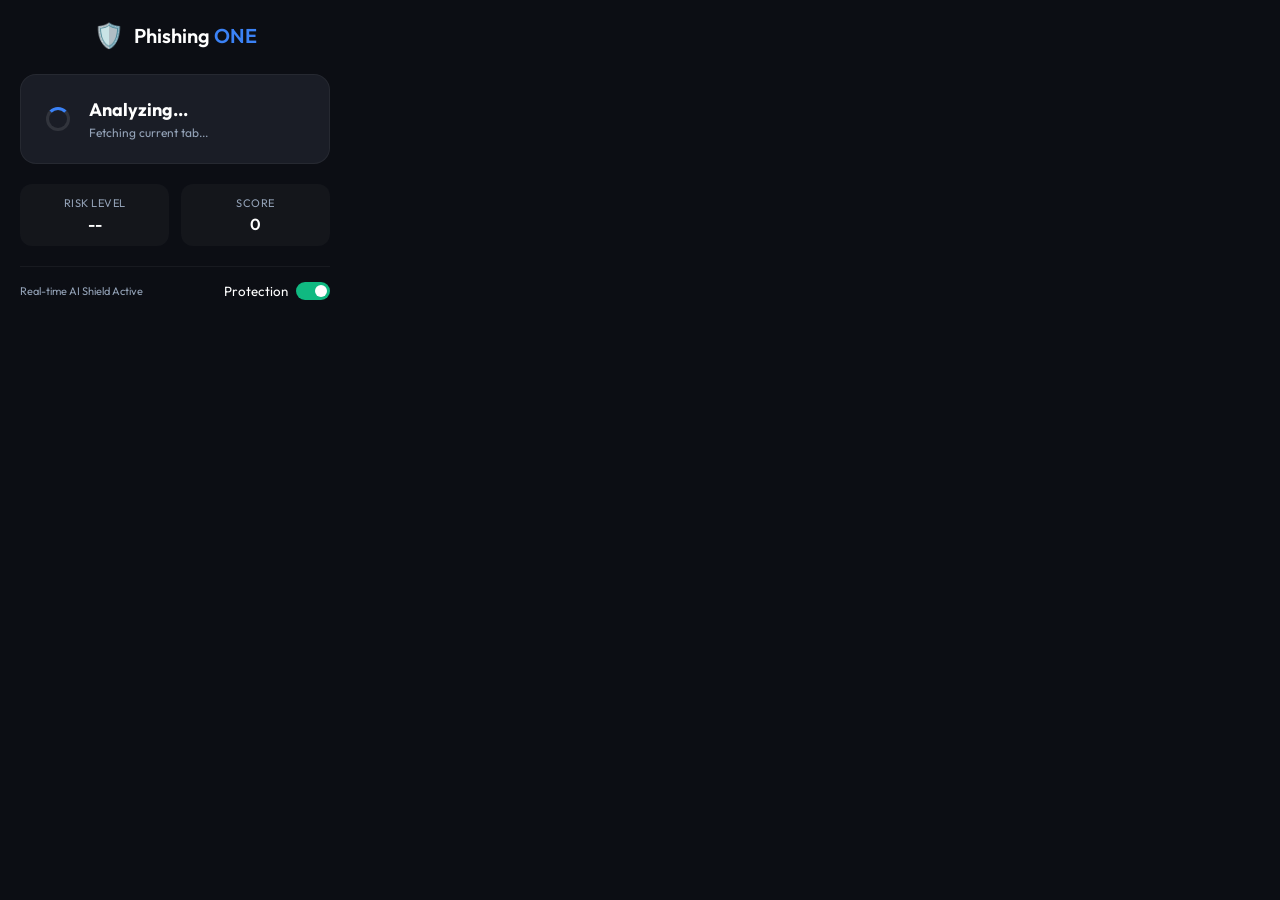
==== extension/popup.html @ 3f806da5 "Initial commit" ====
<!DOCTYPE html>
<html lang="en">
<head>
    <meta charset="UTF-8">
    <meta name="viewport" content="width=device-width, initial-scale=1.0">
    <title>Phishing ONE</title>
    <link rel="stylesheet" href="popup.css">
    <link href="https://fonts.googleapis.com/css2?family=Outfit:wght@300;400;600&display=swap" rel="stylesheet">
</head>
<body>
    <div class="container">
        <header>
            <div class="logo">
                <span class="shield-icon">🛡️</span>
                <h1>Phishing <span class="accent">ONE</span></h1>
            </div>
        </header>
        
        <main>
            <div id="status-card" class="status-card loading">
                <div class="status-icon">
                    <div class="spinner"></div>
                </div>
                <div class="status-info">
                    <h2 id="status-text">Analyzing...</h2>
                    <p id="url-text" class="truncate">Fetching current tab...</p>
                </div>
            </div>

            <div class="stats-grid">
                <div class="stat-item">
                    <span class="stat-label">Risk Level</span>
                    <span id="risk-level" class="stat-value">--</span>
                </div>
                <div class="stat-item">
                    <span class="stat-label">Score</span>
                    <span id="risk-score" class="stat-value">0</span>
                </div>
            </div>

            <div id="reasons-list" class="reasons-container hidden">
                <h3>Detection Details</h3>
                <ul id="reasons-ul">
                    <!-- Reasons will be injected here -->
                </ul>
            </div>
        </main>

        <footer>
            <p>Real-time AI Shield Active</p>
            <div class="toggle-container">
                <small>Protection</small>
                <label class="switch">
                    <input type="checkbox" checked disabled>
                    <span class="slider round"></span>
                </label>
            </div>
        </footer>
    </div>
    <script src="popup.js"></script>
</body>
</html>
---- extension/popup.css ----
:root {
    --bg-color: #0c0e14;
    --card-bg: #1a1d26;
    --accent-color: #3b82f6;
    --safe-color: #10b981;
    --danger-color: #ef4444;
    --text-primary: #ffffff;
    --text-secondary: #94a3b8;
    --font-main: 'Outfit', -apple-system, BlinkMacSystemFont, 'Segoe UI', Roboto, sans-serif;
}

* {
    box-sizing: border-box;
    margin: 0;
    padding: 0;
}

body {
    width: 350px;
    height: auto;
    background-color: var(--bg-color);
    color: var(--text-primary);
    font-family: var(--font-main);
    overflow-x: hidden;
}

.container {
    padding: 20px;
}

header {
    display: flex;
    justify-content: center;
    align-items: center;
    margin-bottom: 24px;
}

.logo {
    display: flex;
    align-items: center;
    gap: 10px;
}

.shield-icon {
    font-size: 24px;
}

h1 {
    font-size: 20px;
    font-weight: 600;
}

.accent {
    color: var(--accent-color);
}

/* Status Card */
.status-card {
    background: var(--card-bg);
    border-radius: 16px;
    padding: 20px;
    display: flex;
    align-items: center;
    gap: 15px;
    margin-bottom: 20px;
    border: 1px solid rgba(255, 255, 255, 0.05);
    transition: all 0.3s ease;
}

.status-card.safe {
    border-color: var(--safe-color);
    box-shadow: 0 0 15px rgba(16, 185, 129, 0.1);
}

.status-card.danger {
    border-color: var(--danger-color);
    box-shadow: 0 0 15px rgba(239, 68, 68, 0.1);
}

.status-icon {
    width: 48px;
    height: 48px;
    display: flex;
    align-items: center;
    justify-content: center;
    border-radius: 50%;
}

.status-info h2 {
    font-size: 18px;
    margin-bottom: 4px;
}

.status-info p {
    font-size: 12px;
    color: var(--text-secondary);
}

.truncate {
    width: 220px;
    white-space: nowrap;
    overflow: hidden;
    text-overflow: ellipsis;
}

/* Spinner */
.spinner {
    width: 24px;
    height: 24px;
    border: 3px solid rgba(255, 255, 255, 0.1);
    border-top: 3px solid var(--accent-color);
    border-radius: 50%;
    animation: spin 1s linear infinite;
}

@keyframes spin {
    0% { transform: rotate(0deg); }
    100% { transform: rotate(360deg); }
}

/* Stats Grid */
.stats-grid {
    display: grid;
    grid-template-columns: 1fr 1fr;
    gap: 12px;
    margin-bottom: 20px;
}

.stat-item {
    background: rgba(255, 255, 255, 0.03);
    padding: 12px;
    border-radius: 12px;
    text-align: center;
}

.stat-label {
    display: block;
    font-size: 11px;
    color: var(--text-secondary);
    text-transform: uppercase;
    letter-spacing: 0.5px;
    margin-bottom: 4px;
}

.stat-value {
    font-size: 16px;
    font-weight: 600;
}

/* Reasons List */
.reasons-container {
    background: rgba(239, 68, 68, 0.1);
    border-radius: 12px;
    padding: 12px;
    margin-bottom: 20px;
    opacity: 0;
    transform: translateY(10px);
    transition: all 0.3s ease;
}

.reasons-container:not(.hidden) {
    opacity: 1;
    transform: translateY(0);
}

.hidden {
    display: none;
}

.reasons-container h3 {
    font-size: 13px;
    margin-bottom: 8px;
    color: var(--danger-color);
}

#reasons-ul {
    list-style: none;
}

#reasons-ul li {
    font-size: 12px;
    color: var(--text-primary);
    margin-bottom: 6px;
    padding-left: 15px;
    position: relative;
}

#reasons-ul li::before {
    content: "•";
    position: absolute;
    left: 0;
    color: var(--danger-color);
}

/* Footer */
footer {
    display: flex;
    justify-content: space-between;
    align-items: center;
    margin-top: 10px;
    padding-top: 15px;
    border-top: 1px solid rgba(255, 255, 255, 0.05);
}

footer p {
    font-size: 11px;
    color: var(--text-secondary);
}

/* Switch */
.toggle-container {
    display: flex;
    align-items: center;
    gap: 8px;
}

.switch {
    position: relative;
    display: inline-block;
    width: 34px;
    height: 18px;
}

.switch input {
    opacity: 0;
    width: 0;
    height: 0;
}

.slider {
    position: absolute;
    cursor: pointer;
    top: 0;
    left: 0;
    right: 0;
    bottom: 0;
    background-color: #333;
    transition: .4s;
    border-radius: 34px;
}

.slider:before {
    position: absolute;
    content: "";
    height: 12px;
    width: 12px;
    left: 3px;
    bottom: 3px;
    background-color: white;
    transition: .4s;
    border-radius: 50%;
}

input:checked + .slider {
    background-color: var(--safe-color);
}

input:checked + .slider:before {
    transform: translateX(16px);
}
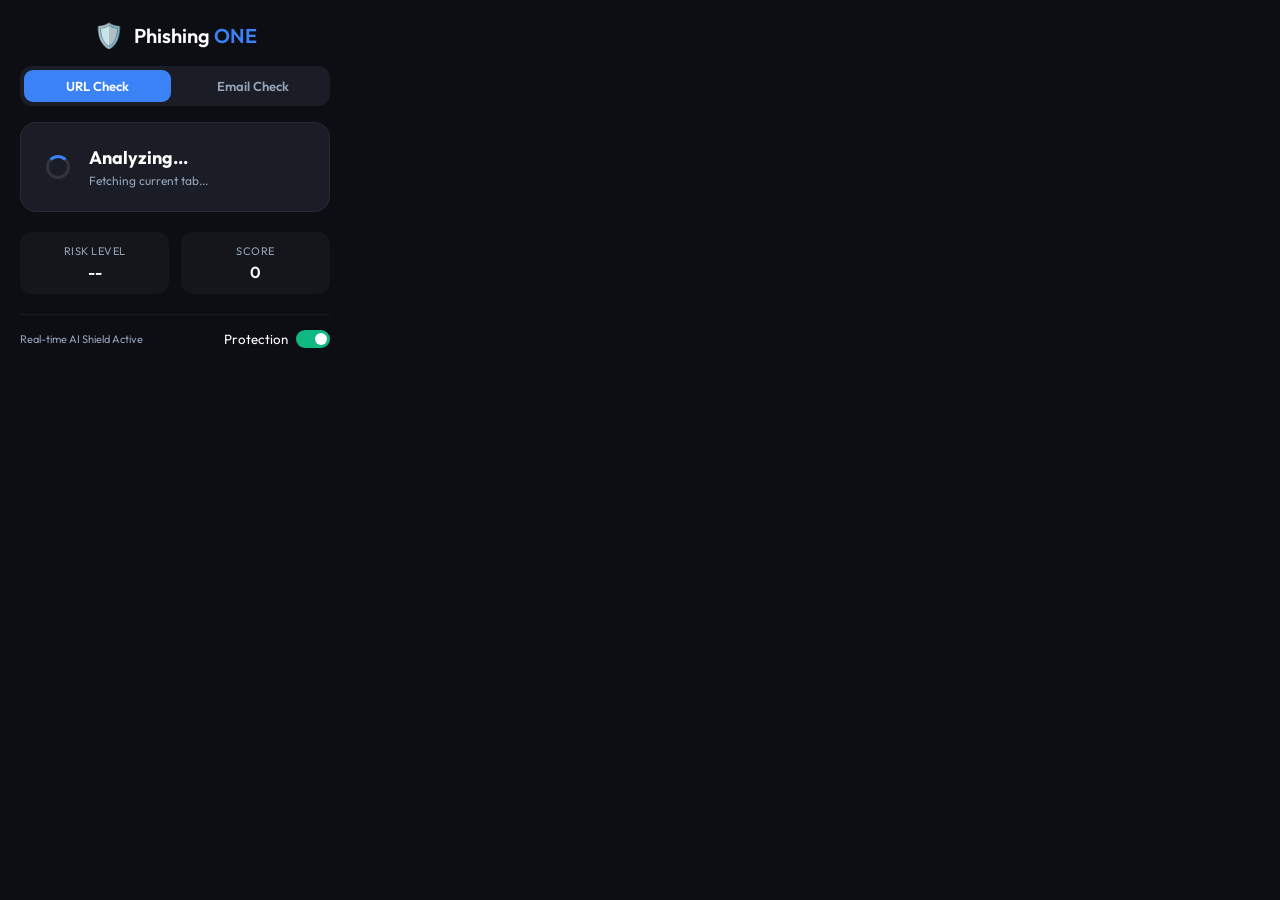
==== commit 96cfb31a: "Initial" ====
--- a/extension/popup.html
+++ b/extension/popup.html
@@ -15,8 +15,15 @@
                 <h1>Phishing <span class="accent">ONE</span></h1>
             </div>
         </header>
-        
-        <main>
+
+        <!-- Tabs -->
+        <div class="tabs">
+            <button class="tab-btn active" id="tab-url">URL Check</button>
+            <button class="tab-btn" id="tab-email">Email Check</button>
+        </div>
+
+        <!-- URL Tab -->
+        <main id="panel-url">
             <div id="status-card" class="status-card loading">
                 <div class="status-icon">
                     <div class="spinner"></div>
@@ -40,9 +47,30 @@
 
             <div id="reasons-list" class="reasons-container hidden">
                 <h3>Detection Details</h3>
-                <ul id="reasons-ul">
-                    <!-- Reasons will be injected here -->
-                </ul>
+                <ul id="reasons-ul"></ul>
+            </div>
+        </main>
+
+        <!-- Email Tab -->
+        <main id="panel-email" class="hidden">
+            <div class="email-input-area">
+                <textarea id="email-input" placeholder="Paste email or SMS text here to scan for phishing..."></textarea>
+                <button id="scan-btn">🔍 Scan</button>
+            </div>
+
+            <div id="email-status-card" class="status-card hidden">
+                <div class="status-icon">
+                    <span id="email-status-icon">🛡️</span>
+                </div>
+                <div class="status-info">
+                    <h2 id="email-status-text">--</h2>
+                    <p id="email-confidence" class="stat-label">--</p>
+                </div>
+            </div>
+
+            <div id="email-reasons-list" class="reasons-container hidden">
+                <h3>Detection Details</h3>
+                <ul id="email-reasons-ul"></ul>
             </div>
         </main>
 
@@ -59,4 +87,4 @@
     </div>
     <script src="popup.js"></script>
 </body>
-</html>
+</html>
--- a/extension/popup.css
+++ b/extension/popup.css
@@ -32,7 +32,7 @@
     display: flex;
     justify-content: center;
     align-items: center;
-    margin-bottom: 24px;
+    margin-bottom: 16px;
 }
 
 .logo {
@@ -52,6 +52,35 @@
 
 .accent {
     color: var(--accent-color);
+}
+
+/* Tabs */
+.tabs {
+    display: flex;
+    gap: 8px;
+    margin-bottom: 16px;
+    background: var(--card-bg);
+    border-radius: 12px;
+    padding: 4px;
+}
+
+.tab-btn {
+    flex: 1;
+    padding: 8px;
+    border: none;
+    border-radius: 9px;
+    background: transparent;
+    color: var(--text-secondary);
+    font-family: var(--font-main);
+    font-size: 13px;
+    font-weight: 600;
+    cursor: pointer;
+    transition: all 0.2s ease;
+}
+
+.tab-btn.active {
+    background: var(--accent-color);
+    color: white;
 }
 
 /* Status Card */
@@ -84,6 +113,7 @@
     align-items: center;
     justify-content: center;
     border-radius: 50%;
+    font-size: 28px;
 }
 
 .status-info h2 {
@@ -164,7 +194,7 @@
 }
 
 .hidden {
-    display: none;
+    display: none !important;
 }
 
 .reasons-container h3 {
@@ -173,11 +203,11 @@
     color: var(--danger-color);
 }
 
-#reasons-ul {
+#reasons-ul, #email-reasons-ul {
     list-style: none;
 }
 
-#reasons-ul li {
+#reasons-ul li, #email-reasons-ul li {
     font-size: 12px;
     color: var(--text-primary);
     margin-bottom: 6px;
@@ -185,11 +215,65 @@
     position: relative;
 }
 
-#reasons-ul li::before {
+#reasons-ul li::before, #email-reasons-ul li::before {
     content: "•";
     position: absolute;
     left: 0;
     color: var(--danger-color);
+}
+
+/* Email Tab */
+.email-input-area {
+    display: flex;
+    flex-direction: column;
+    gap: 10px;
+    margin-bottom: 16px;
+}
+
+#email-input {
+    width: 100%;
+    height: 120px;
+    background: var(--card-bg);
+    border: 1px solid rgba(255, 255, 255, 0.08);
+    border-radius: 12px;
+    padding: 12px;
+    color: var(--text-primary);
+    font-family: var(--font-main);
+    font-size: 13px;
+    resize: none;
+    outline: none;
+    transition: border-color 0.2s ease;
+}
+
+#email-input:focus {
+    border-color: var(--accent-color);
+}
+
+#email-input::placeholder {
+    color: var(--text-secondary);
+}
+
+#scan-btn {
+    width: 100%;
+    padding: 10px;
+    background: var(--accent-color);
+    color: white;
+    border: none;
+    border-radius: 10px;
+    font-family: var(--font-main);
+    font-size: 14px;
+    font-weight: 600;
+    cursor: pointer;
+    transition: background 0.2s ease;
+}
+
+#scan-btn:hover {
+    background: #2563eb;
+}
+
+#scan-btn:disabled {
+    background: #334155;
+    cursor: not-allowed;
 }
 
 /* Footer */
@@ -257,4 +341,4 @@
 
 input:checked + .slider:before {
     transform: translateX(16px);
-}
+}
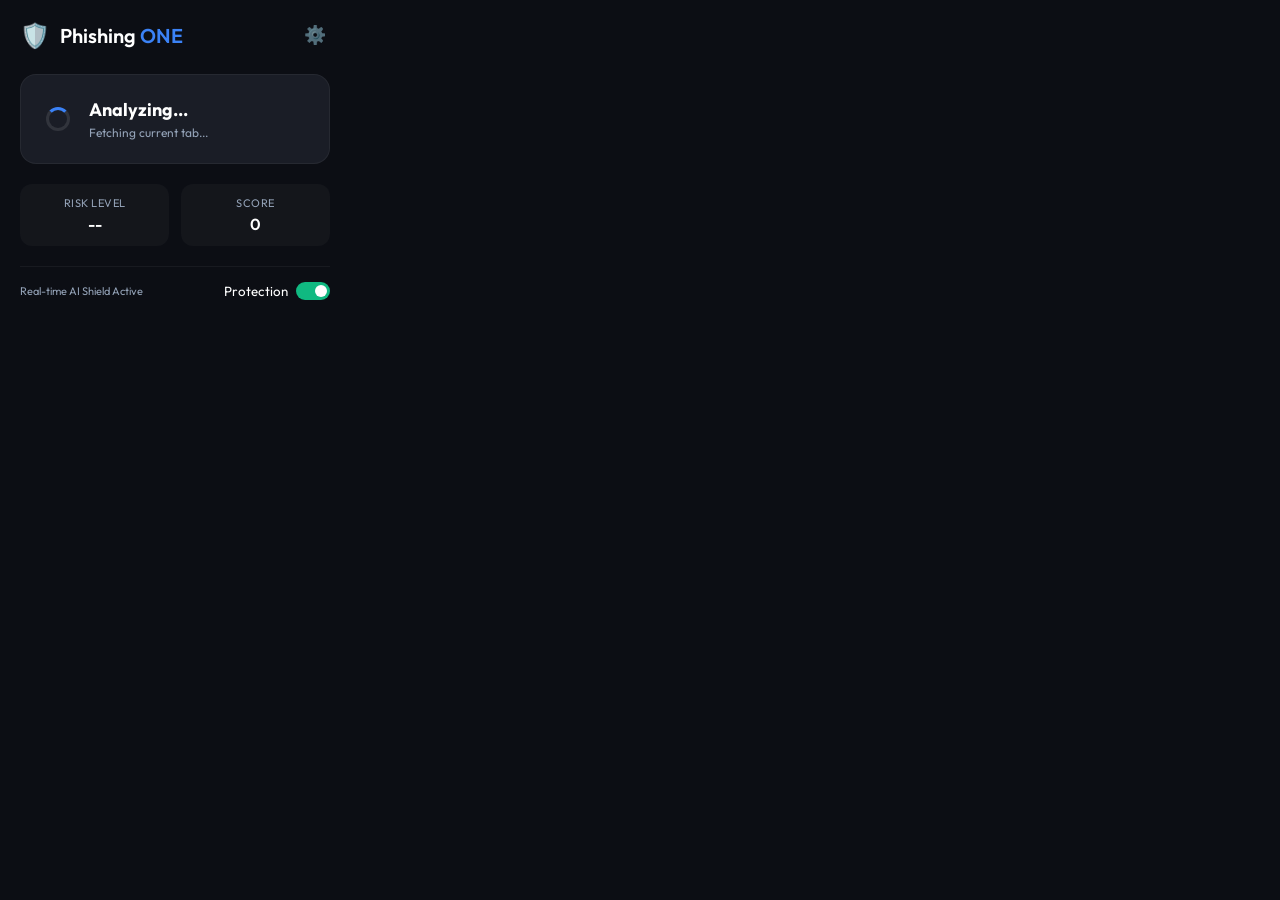
==== commit e205bd07: "Updated Files" ====
--- a/extension/popup.html
+++ b/extension/popup.html
@@ -14,16 +14,21 @@
                 <span class="shield-icon">🛡️</span>
                 <h1>Phishing <span class="accent">ONE</span></h1>
             </div>
+            <button id="settings-btn" class="icon-btn" title="Backend Settings">⚙️</button>
         </header>
 
-        <!-- Tabs -->
-        <div class="tabs">
-            <button class="tab-btn active" id="tab-url">URL Check</button>
-            <button class="tab-btn" id="tab-email">Email Check</button>
+        <!-- Settings Panel -->
+        <div id="settings-panel" class="settings-panel hidden">
+            <p class="settings-title">Backend Endpoint</p>
+            <input id="endpoint-input" type="text" placeholder="http://localhost:5000/api/check_url" />
+            <div class="settings-actions">
+                <button id="test-connection" class="btn-secondary">Test</button>
+                <button id="save-endpoint" class="btn-primary">Save</button>
+            </div>
+            <span id="settings-status"></span>
         </div>
 
-        <!-- URL Tab -->
-        <main id="panel-url">
+        <main>
             <div id="status-card" class="status-card loading">
                 <div class="status-icon">
                     <div class="spinner"></div>
@@ -51,37 +56,17 @@
             </div>
         </main>
 
-        <!-- Email Tab -->
-        <main id="panel-email" class="hidden">
-            <div class="email-input-area">
-                <textarea id="email-input" placeholder="Paste email or SMS text here to scan for phishing..."></textarea>
-                <button id="scan-btn">🔍 Scan</button>
-            </div>
-
-            <div id="email-status-card" class="status-card hidden">
-                <div class="status-icon">
-                    <span id="email-status-icon">🛡️</span>
-                </div>
-                <div class="status-info">
-                    <h2 id="email-status-text">--</h2>
-                    <p id="email-confidence" class="stat-label">--</p>
-                </div>
-            </div>
-
-            <div id="email-reasons-list" class="reasons-container hidden">
-                <h3>Detection Details</h3>
-                <ul id="email-reasons-ul"></ul>
-            </div>
-        </main>
-
         <footer>
             <p>Real-time AI Shield Active</p>
-            <div class="toggle-container">
-                <small>Protection</small>
-                <label class="switch">
-                    <input type="checkbox" checked disabled>
-                    <span class="slider round"></span>
-                </label>
+            <div class="footer-right">
+                <span id="engine-badge" class="engine-badge" style="display:none"></span>
+                <div class="toggle-container">
+                    <small>Protection</small>
+                    <label class="switch">
+                        <input type="checkbox" checked disabled>
+                        <span class="slider round"></span>
+                    </label>
+                </div>
             </div>
         </footer>
     </div>
--- a/extension/popup.css
+++ b/extension/popup.css
@@ -32,7 +32,7 @@
     display: flex;
     justify-content: center;
     align-items: center;
-    margin-bottom: 16px;
+    margin-bottom: 24px;
 }
 
 .logo {
@@ -52,35 +52,6 @@
 
 .accent {
     color: var(--accent-color);
-}
-
-/* Tabs */
-.tabs {
-    display: flex;
-    gap: 8px;
-    margin-bottom: 16px;
-    background: var(--card-bg);
-    border-radius: 12px;
-    padding: 4px;
-}
-
-.tab-btn {
-    flex: 1;
-    padding: 8px;
-    border: none;
-    border-radius: 9px;
-    background: transparent;
-    color: var(--text-secondary);
-    font-family: var(--font-main);
-    font-size: 13px;
-    font-weight: 600;
-    cursor: pointer;
-    transition: all 0.2s ease;
-}
-
-.tab-btn.active {
-    background: var(--accent-color);
-    color: white;
 }
 
 /* Status Card */
@@ -113,7 +84,6 @@
     align-items: center;
     justify-content: center;
     border-radius: 50%;
-    font-size: 28px;
 }
 
 .status-info h2 {
@@ -194,7 +164,7 @@
 }
 
 .hidden {
-    display: none !important;
+    display: none;
 }
 
 .reasons-container h3 {
@@ -203,11 +173,11 @@
     color: var(--danger-color);
 }
 
-#reasons-ul, #email-reasons-ul {
+#reasons-ul {
     list-style: none;
 }
 
-#reasons-ul li, #email-reasons-ul li {
+#reasons-ul li {
     font-size: 12px;
     color: var(--text-primary);
     margin-bottom: 6px;
@@ -215,65 +185,11 @@
     position: relative;
 }
 
-#reasons-ul li::before, #email-reasons-ul li::before {
+#reasons-ul li::before {
     content: "•";
     position: absolute;
     left: 0;
     color: var(--danger-color);
-}
-
-/* Email Tab */
-.email-input-area {
-    display: flex;
-    flex-direction: column;
-    gap: 10px;
-    margin-bottom: 16px;
-}
-
-#email-input {
-    width: 100%;
-    height: 120px;
-    background: var(--card-bg);
-    border: 1px solid rgba(255, 255, 255, 0.08);
-    border-radius: 12px;
-    padding: 12px;
-    color: var(--text-primary);
-    font-family: var(--font-main);
-    font-size: 13px;
-    resize: none;
-    outline: none;
-    transition: border-color 0.2s ease;
-}
-
-#email-input:focus {
-    border-color: var(--accent-color);
-}
-
-#email-input::placeholder {
-    color: var(--text-secondary);
-}
-
-#scan-btn {
-    width: 100%;
-    padding: 10px;
-    background: var(--accent-color);
-    color: white;
-    border: none;
-    border-radius: 10px;
-    font-family: var(--font-main);
-    font-size: 14px;
-    font-weight: 600;
-    cursor: pointer;
-    transition: background 0.2s ease;
-}
-
-#scan-btn:hover {
-    background: #2563eb;
-}
-
-#scan-btn:disabled {
-    background: #334155;
-    cursor: not-allowed;
 }
 
 /* Footer */
@@ -341,4 +257,104 @@
 
 input:checked + .slider:before {
     transform: translateX(16px);
+}
+
+/* ── Settings Panel ─────────────────────────── */
+header {
+    justify-content: space-between;
+}
+
+.icon-btn {
+    background: none;
+    border: none;
+    cursor: pointer;
+    font-size: 18px;
+    opacity: 0.6;
+    transition: opacity 0.2s;
+    padding: 4px;
+}
+.icon-btn:hover { opacity: 1; }
+
+.settings-panel {
+    background: var(--card-bg);
+    border: 1px solid rgba(255,255,255,0.08);
+    border-radius: 12px;
+    padding: 14px;
+    margin-bottom: 16px;
+}
+.settings-title {
+    font-size: 11px;
+    color: var(--text-secondary);
+    text-transform: uppercase;
+    letter-spacing: 0.5px;
+    margin-bottom: 8px;
+}
+.settings-panel input[type="text"] {
+    width: 100%;
+    background: rgba(255,255,255,0.05);
+    border: 1px solid rgba(255,255,255,0.1);
+    border-radius: 8px;
+    color: var(--text-primary);
+    font-family: var(--font-main);
+    font-size: 12px;
+    padding: 8px 10px;
+    outline: none;
+    box-sizing: border-box;
+    margin-bottom: 8px;
+}
+.settings-panel input[type="text"]:focus {
+    border-color: var(--accent-color);
+}
+.settings-actions {
+    display: flex;
+    gap: 8px;
+}
+.btn-primary {
+    flex: 1;
+    background: var(--accent-color);
+    color: #fff;
+    border: none;
+    border-radius: 8px;
+    padding: 7px;
+    font-size: 12px;
+    font-family: var(--font-main);
+    cursor: pointer;
+    transition: opacity 0.2s;
+}
+.btn-primary:hover { opacity: 0.85; }
+.btn-secondary {
+    flex: 1;
+    background: rgba(255,255,255,0.07);
+    color: var(--text-primary);
+    border: 1px solid rgba(255,255,255,0.1);
+    border-radius: 8px;
+    padding: 7px;
+    font-size: 12px;
+    font-family: var(--font-main);
+    cursor: pointer;
+    transition: background 0.2s;
+}
+.btn-secondary:hover { background: rgba(255,255,255,0.12); }
+#settings-status {
+    display: block;
+    font-size: 11px;
+    margin-top: 6px;
+    min-height: 14px;
+}
+
+/* ── Engine Badge ────────────────────────────── */
+.footer-right {
+    display: flex;
+    align-items: center;
+    gap: 10px;
+}
+.engine-badge {
+    font-size: 10px;
+    background: rgba(59,130,246,0.15);
+    color: var(--accent-color);
+    border: 1px solid rgba(59,130,246,0.3);
+    border-radius: 20px;
+    padding: 2px 8px;
+    font-weight: 600;
+    letter-spacing: 0.3px;
 }
